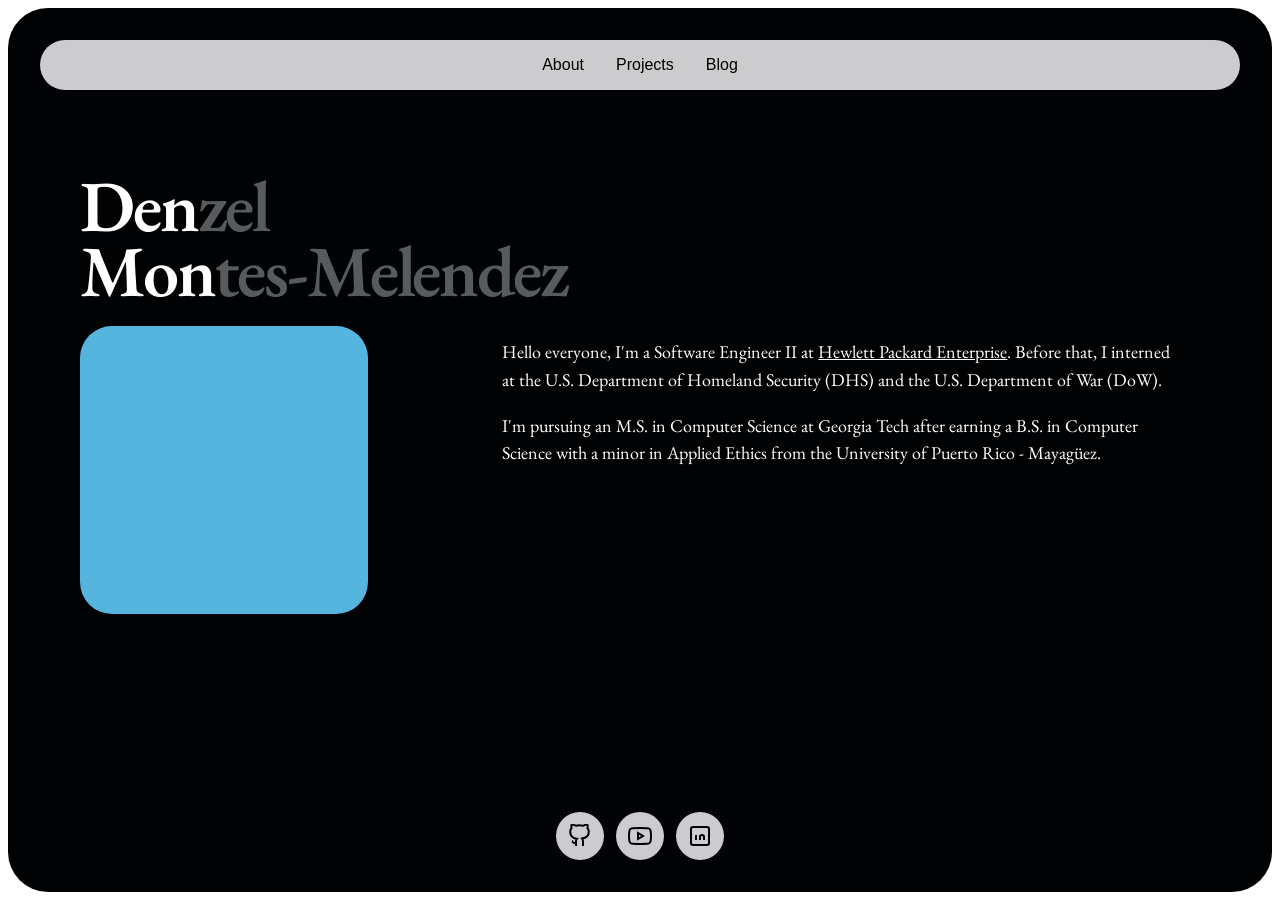
==== index.html @ e3e81256 "Add font usage an placeholder for image" ====
<!DOCTYPE html>
<html>

<head>
    <title>Denzel Montes-Melendez</title>
    <link rel="stylesheet" href="styles.css">

    <style>

    .background {
      background-color: #000204;
      box-sizing: border-box;
      display: flex;
      flex-direction: column;
      min-height: calc(100vh - 16px);
      padding: 32px;
      border-radius: 40px; /* Rounded corners */
      color: #ffffff;
    }
    .background a {
      color: #ffffff;
    }
    </style>

    <style>
    .navbar {
        ul {
        display: flex;
        justify-content: center;
        list-style-type: none;
        margin: 0;
        padding: 0;
        border-radius: 40px;
        overflow: hidden;
        background-color: #cccccf;
        }

        ul li {
        margin: 0; /* Resets margin for list items */
        }
        
        li a {
        display: block;
        color: rgb(0, 0, 0);
        text-align: center;
        padding: 16px;
        text-decoration: none;
        }

        li a:hover {
        border-radius: 20px;
        background-color: #adadb1;
        }
    }

    .navbar a {
      color: #000000;
    }

    .social-navbar {
      display: flex;
      justify-content: center;
      gap: 12px;
      margin-top: auto;
      padding-top: 32px;
    }

    .social-navbar a {
      display: grid;
      width: 48px;
      height: 48px;
      place-items: center;
      border-radius: 50%;
      color: #000204;
      background-color: #cccccf;
      transition: background-color 0.2s ease;
    }

    .social-navbar a:hover {
      background-color: #adadb1;
    }

    .social-navbar svg {
      width: 24px;
      height: 24px;
    }
    </style>
</head>

<body>
    <main class="background">

        <nav class="navbar">
            <ul>
                <li><a href="index.html">About</a></li>
                <li><a href="projects.html">Projects</a></li>
                <li><a href="blog.html">Blog</a></li>
            </ul>
        </nav>

        <section class="about-layout">
            <div class="about-profile">
                <h1 class="name">
                    <span class="name-line">Den<span class="name-muted">zel</span></span>
                    <span class="name-line">Mon<span class="name-muted">tes-Melendez</span></span>
                </h1>

                <div class="image-placeholder" aria-hidden="true"></div>
            </div>

            <div class="about-copy">
                <p>Hello everyone, I'm a Software Engineer II at <a href="https://www.hpe.com/us/en/about.html">Hewlett Packard Enterprise</a>. Before that, I interned at the U.S. Department of Homeland Security (DHS) and the U.S. Department of War (DoW).</p>
                <p>I'm pursuing an M.S. in Computer Science at Georgia Tech after earning a B.S. in Computer Science with a minor in Applied Ethics from the University of Puerto Rico - Mayag&uuml;ez. </p>
            </div>
        </section>

        <nav class="social-navbar" aria-label="Social media links">
            <a href="https://github.com/Den-Mont" aria-label="GitHub">
                <svg viewBox="0 0 24 24" fill="none" stroke="currentColor" stroke-width="2" aria-hidden="true">
                    <path d="M15 22v-4a4.8 4.8 0 0 0-1-3.5c3.3-.4 6.8-1.6 6.8-7A5.4 5.4 0 0 0 19.4 4 5 5 0 0 0 19.3.5S18.2.1 15 1.8a13.4 13.4 0 0 0-7 0C4.8.1 3.7.5 3.7.5A5 5 0 0 0 3.6 4a5.4 5.4 0 0 0-1.4 3.7c0 5.4 3.5 6.6 6.8 7A4.8 4.8 0 0 0 8 18v4"/>
                    <path d="M8 19c-3 .9-3-1.5-4-2"/>
                </svg>
            </a>
            <a href="https://www.youtube.com/" aria-label="YouTube">
                <svg viewBox="0 0 24 24" fill="none" stroke="currentColor" stroke-width="2" aria-hidden="true">
                    <path d="M22.5 6.4a2.8 2.8 0 0 0-2-2C18.7 4 12 4 12 4s-6.7 0-8.5.4a2.8 2.8 0 0 0-2 2A29 29 0 0 0 1 12a29 29 0 0 0 .5 5.6 2.8 2.8 0 0 0 2 2C5.3 20 12 20 12 20s6.7 0 8.5-.4a2.8 2.8 0 0 0 2-2A29 29 0 0 0 23 12a29 29 0 0 0-.5-5.6Z"/>
                    <path d="m10 15 5-3-5-3Z"/>
                </svg>
            </a>
            <a href="https://www.linkedin.com/" aria-label="LinkedIn">
                <svg viewBox="0 0 24 24" fill="none" stroke="currentColor" stroke-width="2" aria-hidden="true">
                    <rect width="18" height="18" x="3" y="3" rx="2"/>
                    <path d="M8 11v5M8 8h.01M12 16v-5M16 16v-3a2 2 0 0 0-4 0"/>
                </svg>
            </a>
        </nav>
    </main>
</body>

</html>
---- styles.css ----
@import url("https://fonts.googleapis.com/css2?family=EB+Garamond:wght@400;600&display=swap");

body {
  font-family: -apple-system, BlinkMacSystemFont, "Segoe UI", sans-serif;
}

.background {
  background-color: #000204;
  box-sizing: border-box;
  min-height: calc(100vh - 16px);
  padding: 32px;
  border-radius: 40px; 
  color: #ffffff;
}

.background a {
  color: #ffffff;
}

h1,
p {
  font-family: "EB Garamond", serif;
}

p {
  font-weight: 400;
}

.name {
  margin: 0 0 1.5rem;
  font-size: clamp(2rem, 6vw, 4.5rem);
  font-weight: 600;
  line-height: 0.9;
  letter-spacing: -0.03em;
}

.name-line {
  display: block;
  white-space: nowrap;
}

.name-muted {
  opacity: 0.35;
}

.image-placeholder {
  width: min(100%, 18rem);
  aspect-ratio: 1;
  border-radius: 2rem;
  background-color: #55b5df;
}

.about-layout {
  display: grid;
  grid-template-columns: minmax(16rem, 20rem) minmax(0, 42rem);
  align-items: center;
  gap: clamp(3rem, 8vw, 7rem);
  width: min(100%, 70rem);
  margin: auto;
}

.about-copy {
  font-size: 1.125rem;
  line-height: 1.55;
}

.about-copy p:last-child {
  margin-bottom: 0;
}

@media (max-width: 48rem) {
  .about-layout {
    grid-template-columns: 1fr;
    gap: 2.5rem;
    margin-block: 3rem;
  }
}

.navbar {
  ul {
    display: flex;
    justify-content: center;
    list-style-type: none;
    margin: 0;
    padding: 0;
    border-radius: 40px;
    overflow: hidden;
    background-color: #eadfd5;
  }

  ul li {
    margin: 0; 
  }

  li a {
    display: block;
    color: rgb(0, 0, 0);
    text-align: center;
    padding: 16px;
    text-decoration: none;
  }

  li a:hover {
    border-radius: 20px;
    background-color: #d7c5b5;
  }
}

.navbar a {
  color: #000000;
}
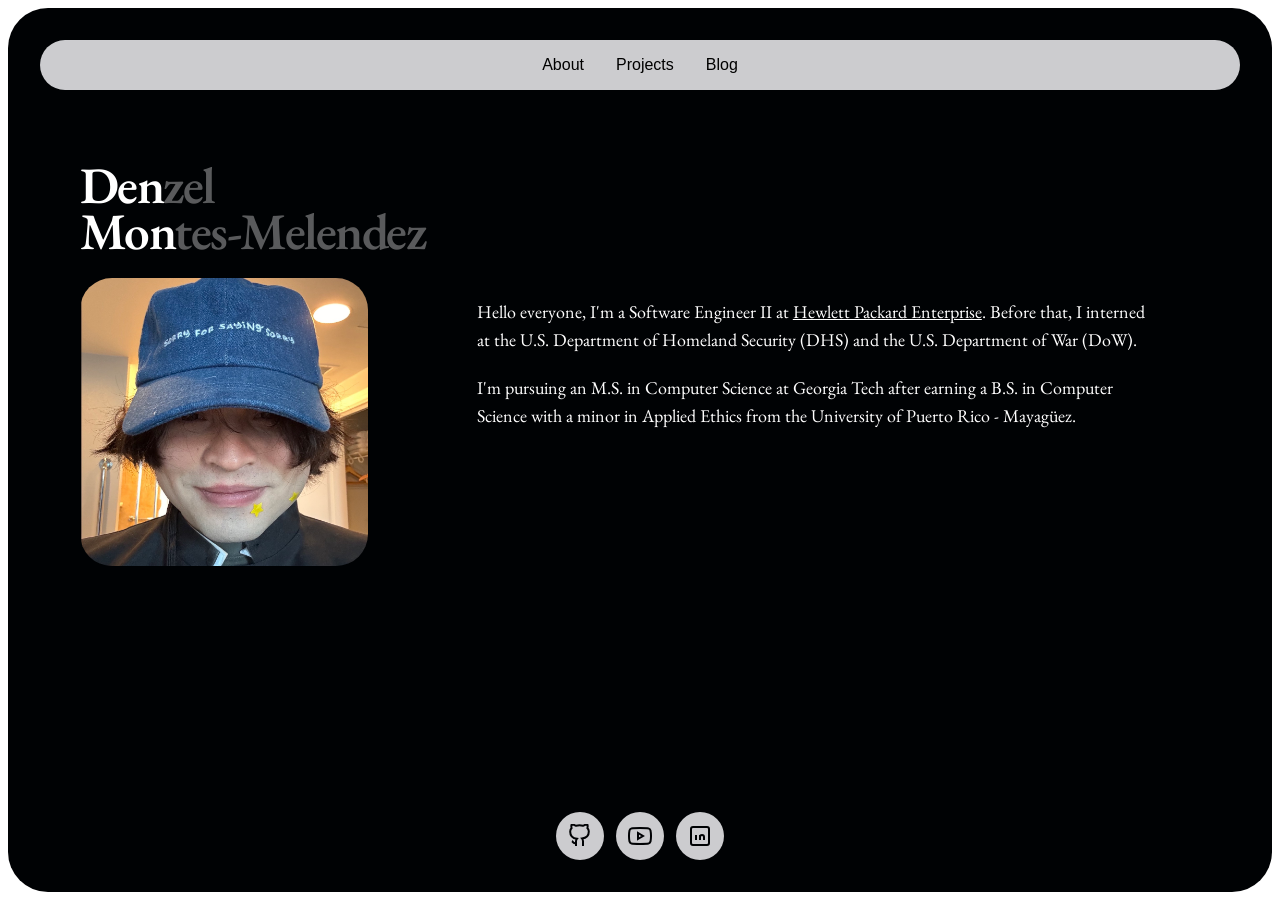
==== commit 551d1d5d: "Add selfie and spacing fix" ====
--- a/index.html
+++ b/index.html
@@ -105,7 +105,7 @@
                     <span class="name-line">Mon<span class="name-muted">tes-Melendez</span></span>
                 </h1>
 
-                <div class="image-placeholder" aria-hidden="true"></div>
+                <img class="profile-image" src="assets/narcicistic-images/Selfie.jpeg" alt="Portrait of Denzel Montes-Melendez">
             </div>
 
             <div class="about-copy">
--- a/styles.css
+++ b/styles.css
@@ -28,7 +28,7 @@
 
 .name {
   margin: 0 0 1.5rem;
-  font-size: clamp(2rem, 6vw, 4.5rem);
+  font-size: clamp(2rem, 4vw, 3.25rem);
   font-weight: 600;
   line-height: 0.9;
   letter-spacing: -0.03em;
@@ -43,20 +43,21 @@
   opacity: 0.35;
 }
 
-.image-placeholder {
+.profile-image {
+  display: block;
   width: min(100%, 18rem);
   aspect-ratio: 1;
   border-radius: 2rem;
-  background-color: #55b5df;
+  object-fit: cover;
 }
 
 .about-layout {
   display: grid;
   grid-template-columns: minmax(16rem, 20rem) minmax(0, 42rem);
   align-items: center;
-  gap: clamp(3rem, 8vw, 7rem);
+  gap: clamp(2.5rem, 6vw, 5rem);
   width: min(100%, 70rem);
-  margin: auto;
+  margin: clamp(3rem, 8vh, 5rem) auto;
 }
 
 .about-copy {
@@ -64,8 +65,12 @@
   line-height: 1.55;
 }
 
-.about-copy p:last-child {
-  margin-bottom: 0;
+.about-copy p {
+  margin: 0;
+}
+
+.about-copy p + p {
+  margin-top: 1.25rem;
 }
 
 @media (max-width: 48rem) {
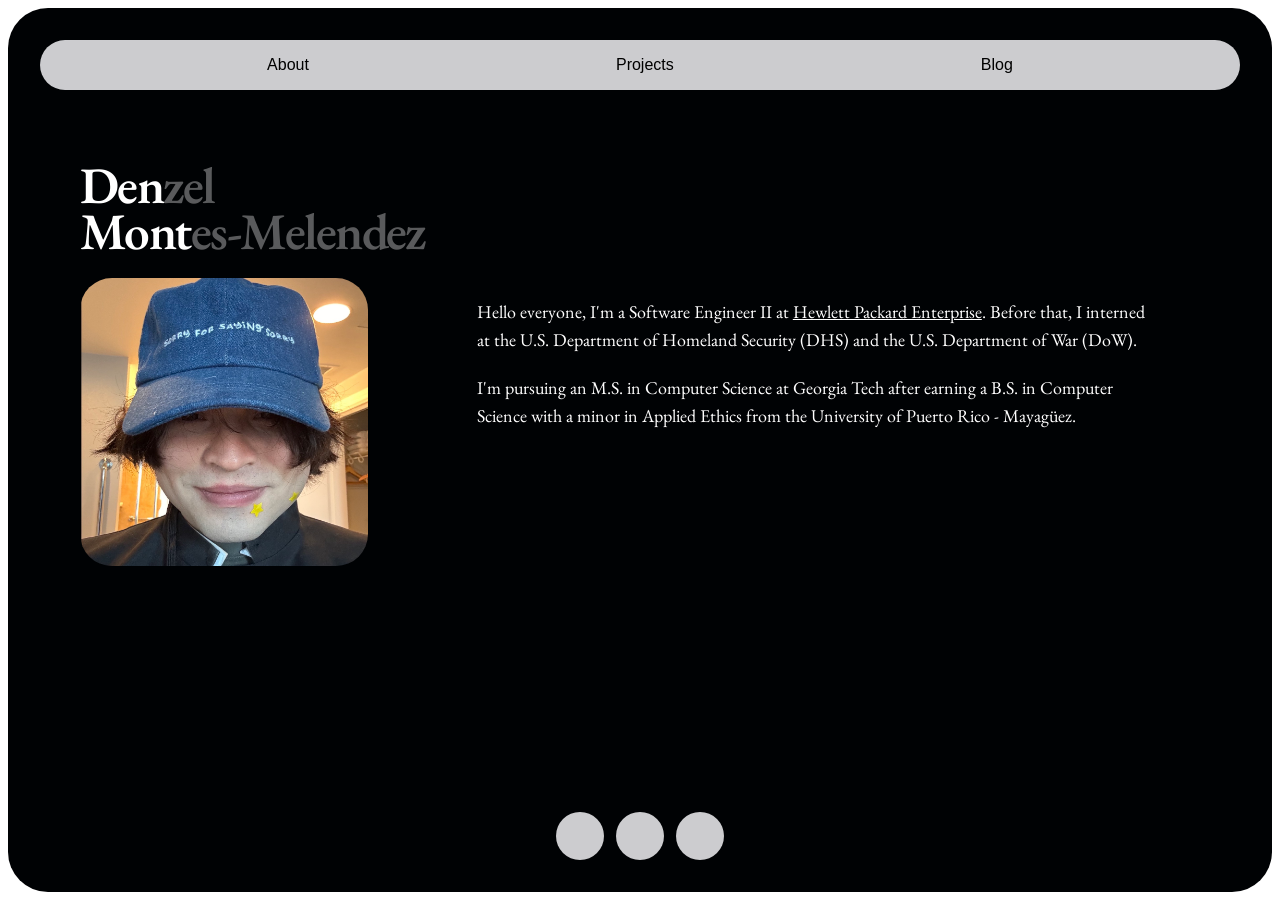
==== commit 3f29a469: "Add final upper and lower Navbars" ====
--- a/index.html
+++ b/index.html
@@ -4,6 +4,7 @@
 <head>
     <title>Denzel Montes-Melendez</title>
     <link rel="stylesheet" href="styles.css">
+    <link rel="stylesheet" href="https://cdn.hugeicons.com/font/hgi-stroke-rounded.css">
 
     <style>
 
@@ -14,7 +15,7 @@
       flex-direction: column;
       min-height: calc(100vh - 16px);
       padding: 32px;
-      border-radius: 40px; /* Rounded corners */
+      border-radius: 40px;
       color: #ffffff;
     }
     .background a {
@@ -25,31 +26,36 @@
     <style>
     .navbar {
         ul {
+        --nav-vertical-gap: 4px;
         display: flex;
-        justify-content: center;
+        justify-content: space-evenly;
         list-style-type: none;
         margin: 0;
-        padding: 0;
+        padding: var(--nav-vertical-gap) 0;
         border-radius: 40px;
         overflow: hidden;
         background-color: #cccccf;
         }
 
         ul li {
-        margin: 0; /* Resets margin for list items */
+        flex: 0 1 10rem;
+        margin: 0; 
         }
         
         li a {
         display: block;
         color: rgb(0, 0, 0);
         text-align: center;
-        padding: 16px;
+        padding: 12px 80px;
+        border-radius: 80px;
         text-decoration: none;
+        transition: color 0.2s ease, background-color 0.2s ease;
         }
 
         li a:hover {
-        border-radius: 20px;
-        background-color: #adadb1;
+        border-radius: 80px;
+        color: #ffffff;
+        background-color: #6f6f73;
         }
     }
 
@@ -73,16 +79,17 @@
       border-radius: 50%;
       color: #000204;
       background-color: #cccccf;
-      transition: background-color 0.2s ease;
+      text-decoration: none;
+      transition: color 0.2s ease, background-color 0.2s ease;
     }
 
     .social-navbar a:hover {
-      background-color: #adadb1;
+      color: #ffffff;
+      background-color: #6f6f73;
     }
 
-    .social-navbar svg {
-      width: 24px;
-      height: 24px;
+    .social-navbar i {
+      font-size: 24px;
     }
     </style>
 </head>
@@ -102,7 +109,7 @@
             <div class="about-profile">
                 <h1 class="name">
                     <span class="name-line">Den<span class="name-muted">zel</span></span>
-                    <span class="name-line">Mon<span class="name-muted">tes-Melendez</span></span>
+                    <span class="name-line">Mont<span class="name-muted">es-Melendez</span></span>
                 </h1>
 
                 <img class="profile-image" src="assets/narcicistic-images/Selfie.jpeg" alt="Portrait of Denzel Montes-Melendez">
@@ -116,22 +123,13 @@
 
         <nav class="social-navbar" aria-label="Social media links">
             <a href="https://github.com/Den-Mont" aria-label="GitHub">
-                <svg viewBox="0 0 24 24" fill="none" stroke="currentColor" stroke-width="2" aria-hidden="true">
-                    <path d="M15 22v-4a4.8 4.8 0 0 0-1-3.5c3.3-.4 6.8-1.6 6.8-7A5.4 5.4 0 0 0 19.4 4 5 5 0 0 0 19.3.5S18.2.1 15 1.8a13.4 13.4 0 0 0-7 0C4.8.1 3.7.5 3.7.5A5 5 0 0 0 3.6 4a5.4 5.4 0 0 0-1.4 3.7c0 5.4 3.5 6.6 6.8 7A4.8 4.8 0 0 0 8 18v4"/>
-                    <path d="M8 19c-3 .9-3-1.5-4-2"/>
-                </svg>
+                <i class="hgi-stroke hgi-github-01" aria-hidden="true"></i>
             </a>
             <a href="https://www.youtube.com/" aria-label="YouTube">
-                <svg viewBox="0 0 24 24" fill="none" stroke="currentColor" stroke-width="2" aria-hidden="true">
-                    <path d="M22.5 6.4a2.8 2.8 0 0 0-2-2C18.7 4 12 4 12 4s-6.7 0-8.5.4a2.8 2.8 0 0 0-2 2A29 29 0 0 0 1 12a29 29 0 0 0 .5 5.6 2.8 2.8 0 0 0 2 2C5.3 20 12 20 12 20s6.7 0 8.5-.4a2.8 2.8 0 0 0 2-2A29 29 0 0 0 23 12a29 29 0 0 0-.5-5.6Z"/>
-                    <path d="m10 15 5-3-5-3Z"/>
-                </svg>
+                <i class="hgi-stroke hgi-youtube" aria-hidden="true"></i>
             </a>
             <a href="https://www.linkedin.com/" aria-label="LinkedIn">
-                <svg viewBox="0 0 24 24" fill="none" stroke="currentColor" stroke-width="2" aria-hidden="true">
-                    <rect width="18" height="18" x="3" y="3" rx="2"/>
-                    <path d="M8 11v5M8 8h.01M12 16v-5M16 16v-3a2 2 0 0 0-4 0"/>
-                </svg>
+                <i class="hgi-stroke hgi-linkedin-01" aria-hidden="true"></i>
             </a>
         </nav>
     </main>
--- a/styles.css
+++ b/styles.css
@@ -83,17 +83,19 @@
 
 .navbar {
   ul {
+    --nav-vertical-gap: 4px;
     display: flex;
-    justify-content: center;
+    justify-content: space-evenly;
     list-style-type: none;
     margin: 0;
-    padding: 0;
+    padding: var(--nav-vertical-gap) 0;
     border-radius: 40px;
     overflow: hidden;
     background-color: #eadfd5;
   }
 
   ul li {
+    flex: 0 1 10rem;
     margin: 0; 
   }
 
@@ -101,13 +103,16 @@
     display: block;
     color: rgb(0, 0, 0);
     text-align: center;
-    padding: 16px;
+    padding: 12px 16px;
+    border-radius: 80px;
     text-decoration: none;
+    transition: color 0.2s ease, background-color 0.2s ease;
   }
 
   li a:hover {
     border-radius: 20px;
-    background-color: #d7c5b5;
+    color: #ffffff;
+    background-color: #6f6f73;
   }
 }
 
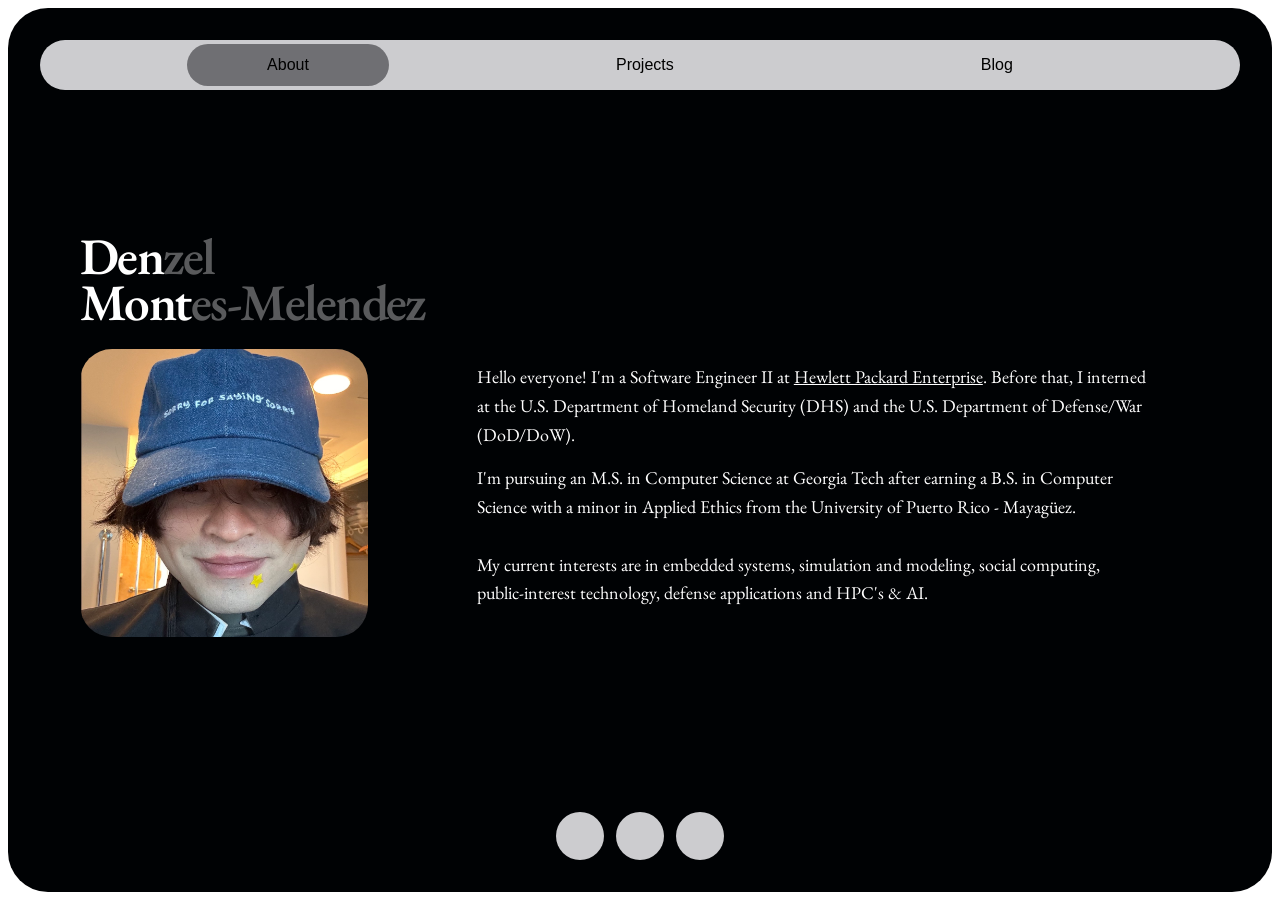
==== commit 2c9bd7be: "Add Blog's page draft & first post" ====
--- a/index.html
+++ b/index.html
@@ -1,138 +1,59 @@
 <!DOCTYPE html>
-<html>
+<html lang="en">
 
 <head>
+    <meta charset="UTF-8">
+    <meta name="viewport" content="width=device-width, initial-scale=1">
     <title>Denzel Montes-Melendez</title>
     <link rel="stylesheet" href="styles.css">
     <link rel="stylesheet" href="https://cdn.hugeicons.com/font/hgi-stroke-rounded.css">
-
-    <style>
-
-    .background {
-      background-color: #000204;
-      box-sizing: border-box;
-      display: flex;
-      flex-direction: column;
-      min-height: calc(100vh - 16px);
-      padding: 32px;
-      border-radius: 40px;
-      color: #ffffff;
-    }
-    .background a {
-      color: #ffffff;
-    }
-    </style>
-
-    <style>
-    .navbar {
-        ul {
-        --nav-vertical-gap: 4px;
-        display: flex;
-        justify-content: space-evenly;
-        list-style-type: none;
-        margin: 0;
-        padding: var(--nav-vertical-gap) 0;
-        border-radius: 40px;
-        overflow: hidden;
-        background-color: #cccccf;
-        }
-
-        ul li {
-        flex: 0 1 10rem;
-        margin: 0; 
-        }
-        
-        li a {
-        display: block;
-        color: rgb(0, 0, 0);
-        text-align: center;
-        padding: 12px 80px;
-        border-radius: 80px;
-        text-decoration: none;
-        transition: color 0.2s ease, background-color 0.2s ease;
-        }
-
-        li a:hover {
-        border-radius: 80px;
-        color: #ffffff;
-        background-color: #6f6f73;
-        }
-    }
-
-    .navbar a {
-      color: #000000;
-    }
-
-    .social-navbar {
-      display: flex;
-      justify-content: center;
-      gap: 12px;
-      margin-top: auto;
-      padding-top: 32px;
-    }
-
-    .social-navbar a {
-      display: grid;
-      width: 48px;
-      height: 48px;
-      place-items: center;
-      border-radius: 50%;
-      color: #000204;
-      background-color: #cccccf;
-      text-decoration: none;
-      transition: color 0.2s ease, background-color 0.2s ease;
-    }
-
-    .social-navbar a:hover {
-      color: #ffffff;
-      background-color: #6f6f73;
-    }
-
-    .social-navbar i {
-      font-size: 24px;
-    }
-    </style>
 </head>
 
 <body>
-    <main class="background">
+    <div class="background">
+        <header>
+            <nav class="navbar" aria-label="Primary navigation">
+                <ul>
+                    <li><a href="index.html" aria-current="page">About</a></li>
+                    <li><a href="projects.html">Projects</a></li>
+                    <li><a href="blog.html">Blog</a></li>
+                </ul>
+            </nav>
+        </header>
 
-        <nav class="navbar">
-            <ul>
-                <li><a href="index.html">About</a></li>
-                <li><a href="projects.html">Projects</a></li>
-                <li><a href="blog.html">Blog</a></li>
-            </ul>
-        </nav>
+        <main class="page-content">
+            <section class="about-layout">
+                <div class="about-profile">
+                    <h1 class="name">
+                        <span class="name-line">Den<span class="name-muted">zel</span></span>
+                        <span class="name-line">Mont<span class="name-muted">es-Melendez</span></span>
+                    </h1>
 
-        <section class="about-layout">
-            <div class="about-profile">
-                <h1 class="name">
-                    <span class="name-line">Den<span class="name-muted">zel</span></span>
-                    <span class="name-line">Mont<span class="name-muted">es-Melendez</span></span>
-                </h1>
+                    <img class="profile-image" src="assets/images/profile.jpeg" alt="Portrait of Denzel Montes-Melendez">
+                </div>
 
-                <img class="profile-image" src="assets/narcicistic-images/Selfie.jpeg" alt="Portrait of Denzel Montes-Melendez">
-            </div>
+                <div class="about-copy">
+                    <p>Hello everyone! I'm a Software Engineer II at <a href="https://www.hpe.com/us/en/about.html">Hewlett Packard Enterprise</a>. Before that, I interned at the U.S. Department of Homeland Security (DHS) and the U.S. Department of Defense/War (DoD/DoW).</p>
+                    <p>I'm pursuing an M.S. in Computer Science at Georgia Tech after earning a B.S. in Computer Science with a minor in Applied Ethics from the University of Puerto Rico - Mayag&uuml;ez.</p>
+                    <p>My current interests are in embedded systems, simulation and modeling, social computing, public-interest technology, defense applications and HPC's & AI.</p>
+                </div>
+            </section>
+        </main>
 
-            <div class="about-copy">
-                <p>Hello everyone, I'm a Software Engineer II at <a href="https://www.hpe.com/us/en/about.html">Hewlett Packard Enterprise</a>. Before that, I interned at the U.S. Department of Homeland Security (DHS) and the U.S. Department of War (DoW).</p>
-                <p>I'm pursuing an M.S. in Computer Science at Georgia Tech after earning a B.S. in Computer Science with a minor in Applied Ethics from the University of Puerto Rico - Mayag&uuml;ez. </p>
-            </div>
-        </section>
-
-        <nav class="social-navbar" aria-label="Social media links">
-            <a href="https://github.com/Den-Mont" aria-label="GitHub">
-                <i class="hgi-stroke hgi-github-01" aria-hidden="true"></i>
-            </a>
-            <a href="https://www.youtube.com/" aria-label="YouTube">
-                <i class="hgi-stroke hgi-youtube" aria-hidden="true"></i>
-            </a>
-            <a href="https://www.linkedin.com/" aria-label="LinkedIn">
-                <i class="hgi-stroke hgi-linkedin-01" aria-hidden="true"></i>
-            </a>
-        </nav>
-    </main>
+        <footer>
+            <nav class="social-navbar" aria-label="Social media links">
+                <a href="https://github.com/Den-Mont" aria-label="GitHub">
+                    <i class="hgi-stroke hgi-github-01" aria-hidden="true"></i>
+                </a>
+                <a href="https://www.youtube.com/" aria-label="YouTube">
+                    <i class="hgi-stroke hgi-youtube" aria-hidden="true"></i>
+                </a>
+                <a href="https://www.linkedin.com/in/denzelmontes-melendez" aria-label="LinkedIn">
+                    <i class="hgi-stroke hgi-linkedin-01" aria-hidden="true"></i>
+                </a>
+            </nav>
+        </footer>
+    </div>
 </body>
 
 </html>
--- a/styles.css
+++ b/styles.css
@@ -1,29 +1,88 @@
 @import url("https://fonts.googleapis.com/css2?family=EB+Garamond:wght@400;600&display=swap");
+
+:root {
+  --color-background: #000204;
+  --color-control: #cccccf;
+  --color-hover: #6f6f73;
+  --color-light: #ffffff;
+  --color-dark: #000000;
+  --radius-panel: 40px;
+  --radius-control: 80px;
+  --nav-vertical-gap: 4px;
+}
 
 body {
   font-family: -apple-system, BlinkMacSystemFont, "Segoe UI", sans-serif;
 }
 
 .background {
-  background-color: #000204;
   box-sizing: border-box;
+  display: flex;
+  flex-direction: column;
   min-height: calc(100vh - 16px);
   padding: 32px;
-  border-radius: 40px; 
-  color: #ffffff;
+  border-radius: var(--radius-panel);
+  color: var(--color-light);
+  background-color: var(--color-background);
 }
 
 .background a {
-  color: #ffffff;
-}
-
-h1,
-p {
+  color: var(--color-light);
+}
+
+.navbar ul {
+  display: flex;
+  justify-content: space-evenly;
+  margin: 0;
+  padding: var(--nav-vertical-gap) 0;
+  overflow: hidden;
+  border-radius: var(--radius-panel);
+  list-style: none;
+  background-color: var(--color-control);
+}
+
+.navbar li {
+  flex: 0 1 10rem;
+  margin: 0;
+}
+
+.navbar a {
+  display: block;
+  padding: 12px 80px;
+  border-radius: var(--radius-control);
+  color: var(--color-dark);
+  text-align: center;
+  text-decoration: none;
+  transition: color 0.2s ease, background-color 0.2s ease;
+}
+
+.navbar a:hover {
+  color: var(--color-light);
+  background-color: var(--color-hover);
+}
+
+.navbar a[aria-current="page"] {
+  background-color: var(--color-hover);
+}
+
+.page-content {
+  display: flex;
+  flex: 1;
+  align-items: center;
+}
+
+.about-layout {
+  display: grid;
+  grid-template-columns: minmax(16rem, 20rem) minmax(0, 42rem);
+  align-items: center;
+  gap: clamp(2.5rem, 6vw, 5rem);
+  width: min(100%, 70rem);
+  margin: clamp(3rem, 8vh, 5rem) auto;
+}
+
+.name,
+.about-copy p {
   font-family: "EB Garamond", serif;
-}
-
-p {
-  font-weight: 400;
 }
 
 .name {
@@ -51,26 +110,178 @@
   object-fit: cover;
 }
 
-.about-layout {
-  display: grid;
-  grid-template-columns: minmax(16rem, 20rem) minmax(0, 42rem);
+.about-copy {
+  align-self: end;
+  display: grid;
+  grid-template-rows: 1fr auto 1fr;
+  height: 18rem;
+  font-size: 1.125rem;
+  line-height: 1.6;
+}
+
+.about-copy p {
+  align-self: center;
+  margin: 0;
+  font-weight: 400;
+}
+
+.about-copy p + p {
+  margin-top: 0;
+}
+
+.blog-page {
+  width: min(100%, 70rem);
+  margin: auto;
+}
+
+.blog-intro {
+  padding-bottom: 0.5rem;
+  border-bottom: 1px solid var(--color-hover);
+}
+
+.blog-intro h1,
+.blog-intro p {
+  margin: 0;
+  font-family: "EB Garamond", serif;
+}
+
+.blog-intro h1 {
+  font-size: clamp(2.5rem, 6vw, 4.5rem);
+  font-weight: 600;
+}
+
+.blog-intro p {
+  margin-top: 0.5rem;
+  font-size: 1.125rem;
+}
+
+.blog-list {
+  margin-top: 1.75rem;
+}
+
+.blog-entry {
+  display: grid;
+  grid-template-columns: 8rem minmax(0, 1fr);
   align-items: center;
-  gap: clamp(2.5rem, 6vw, 5rem);
-  width: min(100%, 70rem);
-  margin: clamp(3rem, 8vh, 5rem) auto;
-}
-
-.about-copy {
+  gap: 1.25rem;
+}
+
+.blog-entry-image {
+  display: block;
+  width: 8rem;
+  height: 8rem;
+  border-radius: 1.25rem;
+  object-fit: cover;
+}
+
+.blog-entry h2,
+.blog-entry p {
+  margin: 0;
+}
+
+.blog-entry h2 {
+  font-size: 1.25rem;
+}
+
+.blog-entry h2 a {
+  text-decoration: none;
+}
+
+.blog-entry p {
+  margin-top: 0.75rem;
+  color: var(--color-control);
+}
+
+.blog-entry-meta {
+  display: flex;
+  gap: 0.5rem;
+  margin-top: 0.75rem;
+  color: var(--color-control);
+  font-size: 0.8rem;
+}
+
+.blog-entry-meta span::before {
+  content: "·";
+  margin-right: 0.5rem;
+}
+
+.post {
+  width: min(100%, 45rem);
+  margin: auto;
+  font-family: "EB Garamond", serif;
+}
+
+.post-page {
+  position: relative;
+}
+
+.back-link {
+  position: absolute;
+  top: 1.5rem;
+  left: clamp(0rem, 2vw, 1.5rem);
+  display: grid;
+  width: 2.5rem;
+  height: 2.5rem;
+  place-items: center;
+  font-size: 1.5rem;
+  line-height: 1;
+  text-decoration: none;
+}
+
+.post-header {
+  margin: 0 0 2rem;
+}
+
+.post-header h1 {
+  margin: 0;
+  font-size: clamp(2.5rem, 6vw, 4rem);
+  line-height: 1;
+}
+
+.post-header time {
+  display: block;
+  margin-top: 0.75rem;
+  color: var(--color-control);
+}
+
+.post p {
+  margin-inline: 0;
   font-size: 1.125rem;
-  line-height: 1.55;
-}
-
-.about-copy p {
-  margin: 0;
-}
-
-.about-copy p + p {
-  margin-top: 1.25rem;
+  line-height: 1.6;
+}
+
+.social-navbar {
+  display: flex;
+  justify-content: center;
+  gap: 12px;
+  padding-top: 32px;
+}
+
+.social-navbar a {
+  display: grid;
+  width: 48px;
+  height: 48px;
+  border-radius: 50%;
+  place-items: center;
+  color: var(--color-background);
+  background-color: var(--color-control);
+  text-decoration: none;
+  transition: color 0.2s ease, background-color 0.2s ease;
+}
+
+.social-navbar a:hover {
+  color: var(--color-light);
+  background-color: var(--color-hover);
+}
+
+.social-navbar i {
+  font-size: 24px;
+}
+
+.navbar a:focus-visible,
+.social-navbar a:focus-visible {
+  outline: 2px solid var(--color-light);
+  outline-offset: 3px;
 }
 
 @media (max-width: 48rem) {
@@ -79,43 +290,22 @@
     gap: 2.5rem;
     margin-block: 3rem;
   }
-}
-
-.navbar {
-  ul {
-    --nav-vertical-gap: 4px;
-    display: flex;
-    justify-content: space-evenly;
-    list-style-type: none;
-    margin: 0;
-    padding: var(--nav-vertical-gap) 0;
-    border-radius: 40px;
-    overflow: hidden;
-    background-color: #eadfd5;
-  }
-
-  ul li {
-    flex: 0 1 10rem;
-    margin: 0; 
-  }
-
-  li a {
+
+  .about-copy {
     display: block;
-    color: rgb(0, 0, 0);
-    text-align: center;
-    padding: 12px 16px;
-    border-radius: 80px;
-    text-decoration: none;
-    transition: color 0.2s ease, background-color 0.2s ease;
-  }
-
-  li a:hover {
-    border-radius: 20px;
-    color: #ffffff;
-    background-color: #6f6f73;
-  }
-}
-
-.navbar a {
-  color: #000000;
-}
+    height: auto;
+  }
+
+  .about-copy p + p {
+    margin-top: 1.5rem;
+  }
+
+  .blog-entry {
+    grid-template-columns: 5rem minmax(0, 1fr);
+  }
+
+  .blog-entry-image {
+    width: 5rem;
+    height: 5rem;
+  }
+}
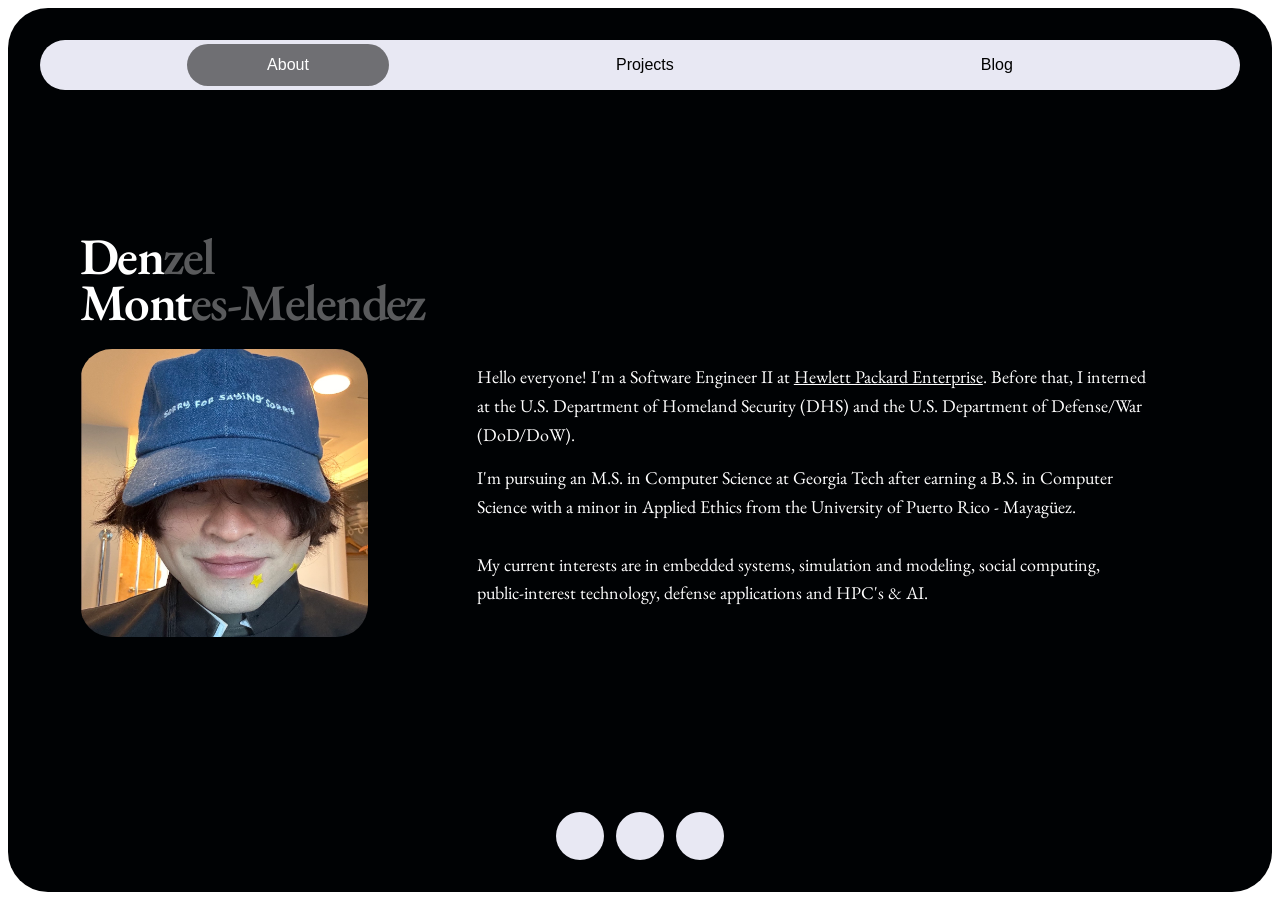
==== commit 544daa05: "Add Icon usage" ====
--- a/index.html
+++ b/index.html
@@ -5,6 +5,7 @@
     <meta charset="UTF-8">
     <meta name="viewport" content="width=device-width, initial-scale=1">
     <title>Denzel Montes-Melendez</title>
+    <link rel="icon" href="assets/icon.svg" type="image/svg+xml">
     <link rel="stylesheet" href="styles.css">
     <link rel="stylesheet" href="https://cdn.hugeicons.com/font/hgi-stroke-rounded.css">
 </head>
--- a/styles.css
+++ b/styles.css
@@ -2,8 +2,10 @@
 
 :root {
   --color-background: #000204;
-  --color-control: #cccccf;
+  --color-control: #e8e8f3;
   --color-hover: #6f6f73;
+  --color-card: #202020;
+  --color-accent: #9ecae1;
   --color-light: #ffffff;
   --color-dark: #000000;
   --radius-panel: 40px;
@@ -62,6 +64,7 @@
 }
 
 .navbar a[aria-current="page"] {
+  color: var(--color-light);
   background-color: var(--color-hover);
 }
 
@@ -205,6 +208,82 @@
   margin-right: 0.5rem;
 }
 
+.projects-page {
+  width: min(100%, 70rem);
+  margin: auto;
+}
+
+.projects-intro {
+  padding-bottom: 0.5rem;
+  border-bottom: 1px solid var(--color-hover);
+}
+
+.projects-intro h1,
+.projects-intro p {
+  margin: 0;
+  font-family: "EB Garamond", serif;
+}
+
+.projects-intro h1 {
+  font-size: clamp(2.5rem, 6vw, 4.5rem);
+  font-weight: 600;
+}
+
+.projects-intro p {
+  margin-top: 0.5rem;
+  font-size: 1.125rem;
+}
+
+.projects-grid {
+  display: grid;
+  grid-template-columns: repeat(3, minmax(0, 1fr));
+  gap: 1.5rem;
+  margin-top: 1.75rem;
+}
+
+.project-card {
+  display: flex;
+  flex-direction: column;
+  min-height: 13rem;
+  padding: 1.5rem;
+  border-radius: 2rem;
+  background-color: var(--color-card);
+}
+
+.project-card h2,
+.project-card p {
+  margin: 0;
+}
+
+.project-card h2 {
+  font-size: 1.25rem;
+}
+
+.project-tools {
+  margin-top: 0.35rem;
+  color: var(--color-accent);
+  font-size: 0.8rem;
+}
+
+.project-summary {
+  margin-top: 1rem;
+}
+
+.project-link {
+  align-self: flex-start;
+  margin-top: auto;
+  padding: 0.55rem 1rem;
+  border: 1px dashed var(--color-control);
+  border-radius: var(--radius-control);
+  text-decoration: none;
+  transition: color 0.2s ease, background-color 0.2s ease;
+}
+
+.project-link:hover {
+  color: var(--color-dark);
+  background-color: var(--color-control);
+}
+
 .post {
   width: min(100%, 45rem);
   margin: auto;
@@ -215,17 +294,26 @@
   position: relative;
 }
 
-.back-link {
+.background .back-link {
   position: absolute;
   top: 1.5rem;
   left: clamp(0rem, 2vw, 1.5rem);
-  display: grid;
-  width: 2.5rem;
-  height: 2.5rem;
-  place-items: center;
-  font-size: 1.5rem;
+  display: flex;
+  align-items: center;
+  gap: 0.5rem;
+  padding: 0.65rem 0.9rem;
+  border-radius: var(--radius-control);
+  color: var(--color-dark);
+  background-color: var(--color-control);
+  font-size: 0.95rem;
   line-height: 1;
   text-decoration: none;
+  transition: color 0.2s ease, background-color 0.2s ease;
+}
+
+.background .back-link:hover {
+  color: var(--color-light);
+  background-color: var(--color-hover);
 }
 
 .post-header {
@@ -285,12 +373,43 @@
 }
 
 @media (max-width: 48rem) {
+  .background {
+    padding: 20px;
+    border-radius: 24px;
+  }
+
+  .navbar ul {
+    justify-content: stretch;
+  }
+
+  .navbar li {
+    flex: 1;
+    min-width: 0;
+    display: flex;
+    justify-content: center;
+  }
+
+  .navbar a {
+    width: fit-content;
+    padding: 10px clamp(12px, 4vw, 20px);
+    font-size: 0.9rem;
+  }
+
   .about-layout {
     grid-template-columns: 1fr;
     gap: 2.5rem;
     margin-block: 3rem;
   }
 
+  .name {
+    font-size: clamp(2rem, 10vw, 3rem);
+  }
+
+  .profile-image {
+    width: 100%;
+    max-width: 18rem;
+  }
+
   .about-copy {
     display: block;
     height: auto;
@@ -300,12 +419,53 @@
     margin-top: 1.5rem;
   }
 
+  .blog-page {
+    margin-block: 2.5rem;
+  }
+
+  .blog-intro h1 {
+    font-size: clamp(2.5rem, 12vw, 3.5rem);
+  }
+
   .blog-entry {
     grid-template-columns: 5rem minmax(0, 1fr);
+    gap: 1rem;
   }
 
   .blog-entry-image {
     width: 5rem;
     height: 5rem;
   }
-}
+
+  .projects-page {
+    margin-block: 2.5rem;
+  }
+
+  .projects-intro h1 {
+    font-size: clamp(2.5rem, 12vw, 3.5rem);
+  }
+
+  .projects-grid {
+    grid-template-columns: 1fr;
+  }
+
+  .post-page {
+    align-items: flex-start;
+    padding-top: 5rem;
+  }
+
+  .background .back-link {
+    top: 1rem;
+    left: 0;
+  }
+
+  .post {
+    margin: 0 auto 2rem;
+  }
+}
+
+@media (min-width: 48.01rem) and (max-width: 64rem) {
+  .projects-grid {
+    grid-template-columns: repeat(2, minmax(0, 1fr));
+  }
+}
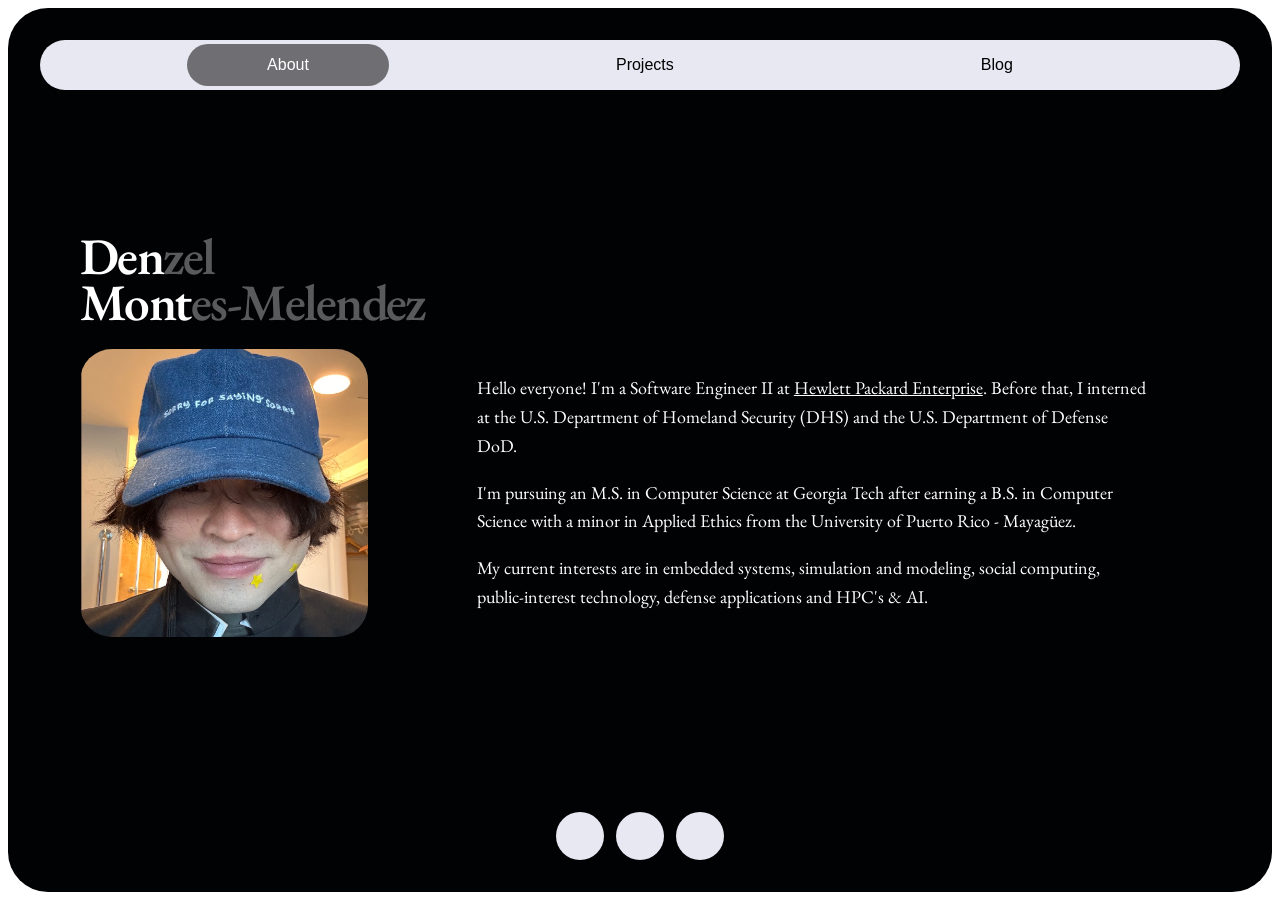
==== commit 1be93fc1: "change main page text" ====
--- a/index.html
+++ b/index.html
@@ -8,19 +8,12 @@
     <link rel="icon" href="assets/icon.svg" type="image/svg+xml">
     <link rel="stylesheet" href="styles.css">
     <link rel="stylesheet" href="https://cdn.hugeicons.com/font/hgi-stroke-rounded.css">
+    <script src="/components.js" defer></script>
 </head>
 
 <body>
     <div class="background">
-        <header>
-            <nav class="navbar" aria-label="Primary navigation">
-                <ul>
-                    <li><a href="index.html" aria-current="page">About</a></li>
-                    <li><a href="projects.html">Projects</a></li>
-                    <li><a href="blog.html">Blog</a></li>
-                </ul>
-            </nav>
-        </header>
+        <site-header></site-header>
 
         <main class="page-content">
             <section class="about-layout">
@@ -34,26 +27,14 @@
                 </div>
 
                 <div class="about-copy">
-                    <p>Hello everyone! I'm a Software Engineer II at <a href="https://www.hpe.com/us/en/about.html">Hewlett Packard Enterprise</a>. Before that, I interned at the U.S. Department of Homeland Security (DHS) and the U.S. Department of Defense/War (DoD/DoW).</p>
+                    <p>Hello everyone! I'm a Software Engineer II at <a href="https://www.hpe.com/us/en/about.html">Hewlett Packard Enterprise</a>. Before that, I interned at the U.S. Department of Homeland Security (DHS) and the U.S. Department of Defense DoD.</p>
                     <p>I'm pursuing an M.S. in Computer Science at Georgia Tech after earning a B.S. in Computer Science with a minor in Applied Ethics from the University of Puerto Rico - Mayag&uuml;ez.</p>
                     <p>My current interests are in embedded systems, simulation and modeling, social computing, public-interest technology, defense applications and HPC's & AI.</p>
                 </div>
             </section>
         </main>
 
-        <footer>
-            <nav class="social-navbar" aria-label="Social media links">
-                <a href="https://github.com/Den-Mont" aria-label="GitHub">
-                    <i class="hgi-stroke hgi-github-01" aria-hidden="true"></i>
-                </a>
-                <a href="https://www.youtube.com/" aria-label="YouTube">
-                    <i class="hgi-stroke hgi-youtube" aria-hidden="true"></i>
-                </a>
-                <a href="https://www.linkedin.com/in/denzelmontes-melendez" aria-label="LinkedIn">
-                    <i class="hgi-stroke hgi-linkedin-01" aria-hidden="true"></i>
-                </a>
-            </nav>
-        </footer>
+        <site-footer></site-footer>
     </div>
 </body>
 
--- a/styles.css
+++ b/styles.css
@@ -115,21 +115,18 @@
 
 .about-copy {
   align-self: end;
-  display: grid;
-  grid-template-rows: 1fr auto 1fr;
+  display: flex;
+  flex-direction: column;
+  justify-content: center;
+  gap: 1em;
   height: 18rem;
   font-size: 1.125rem;
   line-height: 1.6;
 }
 
 .about-copy p {
-  align-self: center;
   margin: 0;
   font-weight: 400;
-}
-
-.about-copy p + p {
-  margin-top: 0;
 }
 
 .blog-page {
@@ -167,6 +164,18 @@
   grid-template-columns: 8rem minmax(0, 1fr);
   align-items: center;
   gap: 1.25rem;
+  border-radius: 1.25rem;
+  font-family: "EB Garamond", serif;
+  text-decoration: none;
+}
+
+.blog-entry:focus-visible {
+  outline: 2px solid var(--color-accent);
+  outline-offset: 0.5rem;
+}
+
+.blog-entry + .blog-entry {
+  margin-top: 1.75rem;
 }
 
 .blog-entry-image {
@@ -184,10 +193,6 @@
 
 .blog-entry h2 {
   font-size: 1.25rem;
-}
-
-.blog-entry h2 a {
-  text-decoration: none;
 }
 
 .blog-entry p {
@@ -294,6 +299,29 @@
   position: relative;
 }
 
+.post-layout {
+  height: calc(100vh - 16px);
+  overflow: hidden;
+}
+
+.post-layout .post-page {
+  box-sizing: border-box;
+  align-items: flex-start;
+  min-height: 0;
+  padding-block: 5rem 2rem;
+  overflow-y: auto;
+  overscroll-behavior-y: contain;
+  scrollbar-width: none;
+}
+
+.post-layout .post-page::-webkit-scrollbar {
+  display: none;
+}
+
+.post-layout .post {
+  margin: 0 auto;
+}
+
 .background .back-link {
   position: absolute;
   top: 1.5rem;
@@ -301,7 +329,7 @@
   display: flex;
   align-items: center;
   gap: 0.5rem;
-  padding: 0.65rem 0.9rem;
+  padding: 0.5rem 0.7rem;
   border-radius: var(--radius-control);
   color: var(--color-dark);
   background-color: var(--color-control);
@@ -316,6 +344,10 @@
   background-color: var(--color-hover);
 }
 
+.back-link i {
+  font-size: 1.1rem;
+}
+
 .post-header {
   margin: 0 0 2rem;
 }
@@ -336,6 +368,51 @@
   margin-inline: 0;
   font-size: 1.125rem;
   line-height: 1.6;
+}
+
+.post-mockups {
+  display: grid;
+  grid-template-columns: repeat(3, minmax(0, 1fr));
+  gap: 1rem;
+  margin-block: 2rem;
+}
+
+.post-mockups figure {
+  margin: 0;
+}
+
+.post-mockups img {
+  display: block;
+  width: 100%;
+  height: auto;
+  border-radius: 1.25rem;
+}
+
+.post-mockups figcaption {
+  margin-top: 0.5rem;
+  color: var(--color-control);
+  font-size: 0.9rem;
+  text-align: center;
+}
+
+.color-list {
+  padding: 0;
+  list-style: none;
+}
+
+.color-list li {
+  display: flex;
+  align-items: center;
+  gap: 0.5rem;
+}
+
+.color-list span {
+  flex: 0 0 0.7rem;
+  width: 0.7rem;
+  height: 0.7rem;
+  border: 1px dotted var(--outline);
+  border-radius: 50%;
+  background-color: var(--swatch);
 }
 
 .social-navbar {
@@ -415,6 +492,10 @@
     height: auto;
   }
 
+  .about-copy p {
+    margin: 0;
+  }
+
   .about-copy p + p {
     margin-top: 1.5rem;
   }
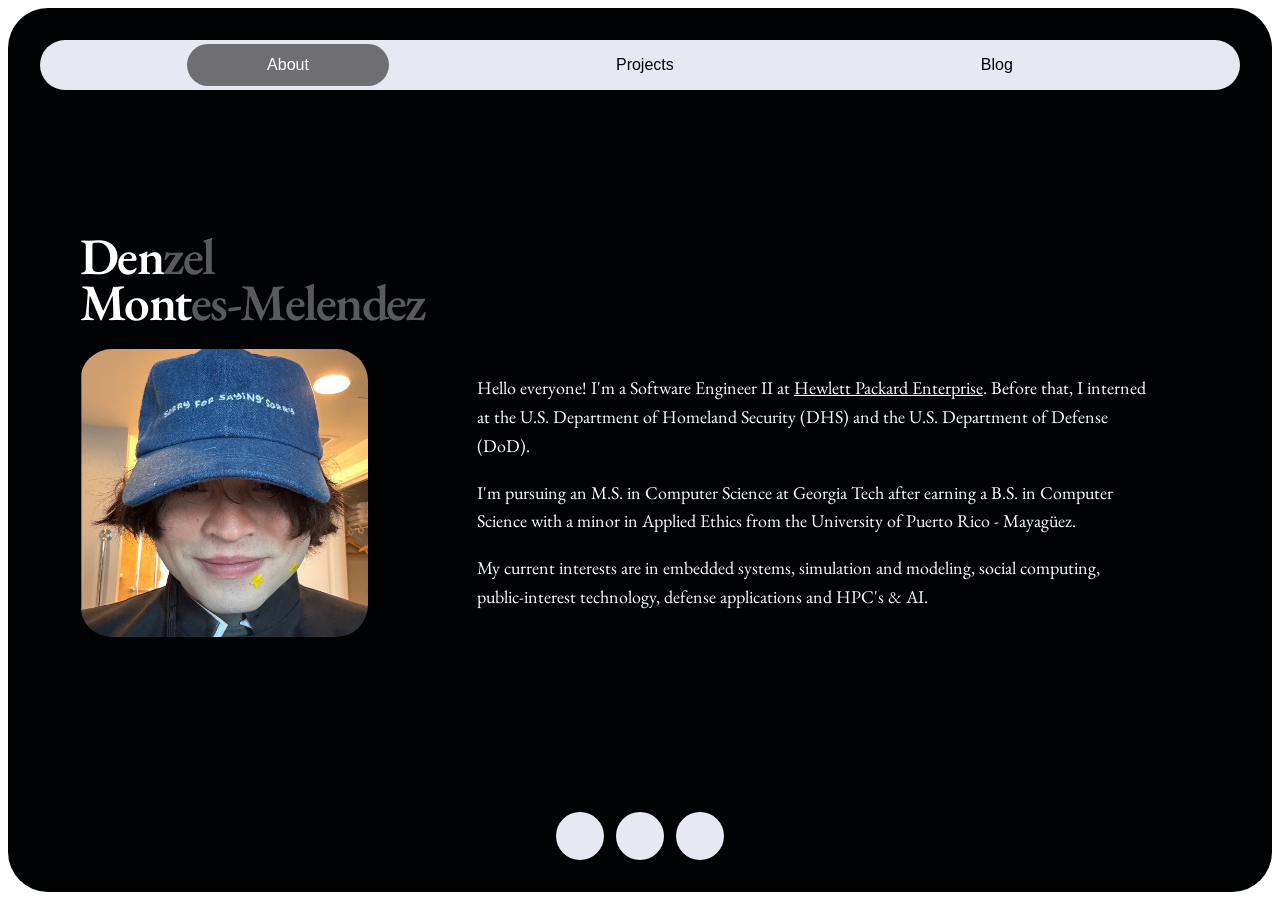
==== commit c5d37d11: "fix inconsistency on main page" ====
--- a/index.html
+++ b/index.html
@@ -27,7 +27,7 @@
                 </div>
 
                 <div class="about-copy">
-                    <p>Hello everyone! I'm a Software Engineer II at <a href="https://www.hpe.com/us/en/about.html">Hewlett Packard Enterprise</a>. Before that, I interned at the U.S. Department of Homeland Security (DHS) and the U.S. Department of Defense DoD.</p>
+                    <p>Hello everyone! I'm a Software Engineer II at <a href="https://www.hpe.com/us/en/about.html">Hewlett Packard Enterprise</a>. Before that, I interned at the U.S. Department of Homeland Security (DHS) and the U.S. Department of Defense (DoD).</p>
                     <p>I'm pursuing an M.S. in Computer Science at Georgia Tech after earning a B.S. in Computer Science with a minor in Applied Ethics from the University of Puerto Rico - Mayag&uuml;ez.</p>
                     <p>My current interests are in embedded systems, simulation and modeling, social computing, public-interest technology, defense applications and HPC's & AI.</p>
                 </div>
